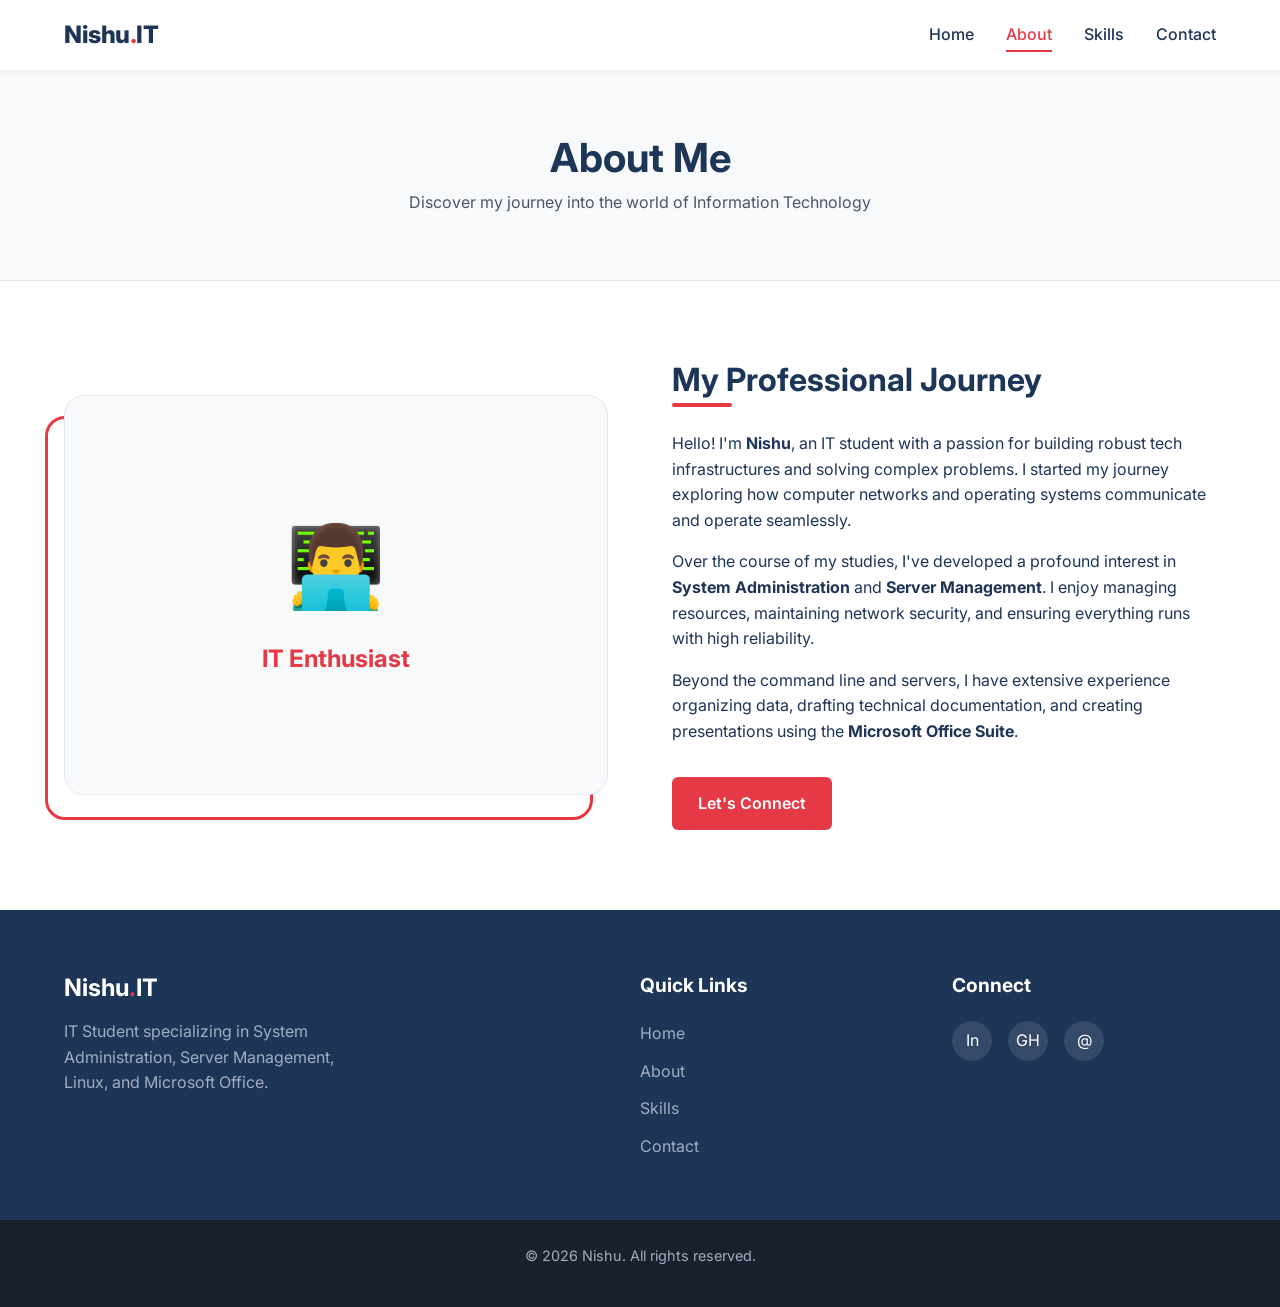
==== about.html @ 7074d77c "feat: Initialize static portfolio website with core pages, styling, and navigation components." ====
<!DOCTYPE html>
<html lang="en">
<head>
    <meta charset="UTF-8">
    <meta name="viewport" content="width=device-width, initial-scale=1.0">
    <meta name="description" content="About Nishu - IT Student journey and professional background">
    <title>About Nishu | Professional Journey</title>
    
    <link rel="preconnect" href="https://fonts.googleapis.com">
    <link rel="preconnect" href="https://fonts.gstatic.com" crossorigin>
    <link href="https://fonts.googleapis.com/css2?family=Inter:wght@400;500;600;700;800&display=swap" rel="stylesheet">
    <link rel="stylesheet" href="styles/main.css">
</head>
<body>
    <site-navbar></site-navbar>

    <main>
        <header class="page-header">
            <div class="container">
                <h1>About Me</h1>
                <p>Discover my journey into the world of Information Technology</p>
            </div>
        </header>

        <section class="section-padding">
            <div class="container">
                <div class="about-content">
                    <div class="about-image">
                        <div class="text-center" style="color: var(--secondary-color);">
                            <span style="font-size: 5rem;">&#128104;&#8205;&#128187;</span>
                            <h3 class="mt-2 text-primary">IT Enthusiast</h3>
                        </div>
                    </div>
                    <div class="about-text">
                        <h2>My Professional Journey</h2>
                        <p>Hello! I'm <strong>Nishu</strong>, an IT student with a passion for building robust tech infrastructures and solving complex problems. I started my journey exploring how computer networks and operating systems communicate and operate seamlessly.</p>
                        
                        <p>Over the course of my studies, I've developed a profound interest in <strong>System Administration</strong> and <strong>Server Management</strong>. I enjoy managing resources, maintaining network security, and ensuring everything runs with high reliability.</p>

                        <p>Beyond the command line and servers, I have extensive experience organizing data, drafting technical documentation, and creating presentations using the <strong>Microsoft Office Suite</strong>.</p>
                        
                        <div class="mt-4">
                            <a href="contact.html" class="btn btn-primary">Let's Connect</a>
                        </div>
                    </div>
                </div>
            </div>
        </section>
    </main>

    <site-footer></site-footer>
    <script src="js/components.js"></script>
</body>
</html>
---- styles/main.css ----
:root {
    --primary-color: #E63946;  /* Red */
    --secondary-color: #457B9D; /* Blue */
    --bg-color: #FFFFFF;        /* White */
    --text-color: #1D3557;      /* Black/Dark */
    --light-bg: #F8F9FA;
    --border-color: #E2E8F0;
    --transition-speed: 0.3s;
    
    --font-main: 'Inter', -apple-system, BlinkMacSystemFont, "Segoe UI", Roboto, Helvetica, Arial, sans-serif;
}

* {
    margin: 0;
    padding: 0;
    box-sizing: border-box;
}

body {
    font-family: var(--font-main);
    color: var(--text-color);
    background-color: var(--bg-color);
    line-height: 1.6;
    display: flex;
    flex-direction: column;
    min-height: 100vh;
}

main {
    flex: 1;
}

a {
    text-decoration: none;
    color: inherit;
    transition: color var(--transition-speed) ease;
}

img {
    max-width: 100%;
    height: auto;
    display: block;
}

.container {
    width: 100%;
    max-width: 1200px;
    margin: 0 auto;
    padding: 0 1.5rem;
}

/* Typography */
h1, h2, h3, h4, h5, h6 {
    font-weight: 700;
    line-height: 1.2;
    margin-bottom: 1rem;
    color: var(--text-color);
}

h1 { font-size: 2.5rem; }
h2 { font-size: 2rem; position: relative; padding-bottom: 0.5rem; }
h2::after {
    content: '';
    position: absolute;
    bottom: 0;
    left: 0;
    width: 60px;
    height: 4px;
    background-color: var(--primary-color);
    border-radius: 2px;
}
h3 { font-size: 1.5rem; }
p { margin-bottom: 1rem; }

/* Buttons & Links */
.btn {
    display: inline-block;
    padding: 0.75rem 1.5rem;
    border-radius: 6px;
    font-weight: 600;
    text-align: center;
    cursor: pointer;
    transition: all var(--transition-speed) ease;
    border: 2px solid transparent;
}

.btn-primary {
    background-color: var(--primary-color);
    color: var(--bg-color);
}

.btn-primary:hover {
    background-color: #d62828;
    transform: translateY(-2px);
    box-shadow: 0 4px 6px rgba(230, 57, 70, 0.2);
}

.btn-secondary {
    background-color: var(--secondary-color);
    color: var(--bg-color);
}

.btn-secondary:hover {
    background-color: #1d3557;
    transform: translateY(-2px);
    box-shadow: 0 4px 6px rgba(69, 123, 157, 0.2);
}

.btn-outline {
    background-color: transparent;
    border-color: var(--primary-color);
    color: var(--primary-color);
}

.btn-outline:hover {
    background-color: var(--primary-color);
    color: var(--bg-color);
}

/* Utility Classes */
.text-center { text-align: center; }
.text-primary { color: var(--primary-color); }
.mt-1 { margin-top: 0.5rem; }
.mt-2 { margin-top: 1rem; }
.mt-3 { margin-top: 1.5rem; }
.mt-4 { margin-top: 2rem; }
.mb-1 { margin-bottom: 0.5rem; }
.mb-2 { margin-bottom: 1rem; }
.mb-3 { margin-bottom: 1.5rem; }
.mb-4 { margin-bottom: 2rem; }
.section-padding { padding: 5rem 0; }

/* Navigation */
.navbar {
    background-color: var(--bg-color);
    box-shadow: 0 2px 10px rgba(0, 0, 0, 0.05);
    position: sticky;
    top: 0;
    z-index: 1000;
}

.nav-container {
    display: flex;
    justify-content: space-between;
    align-items: center;
    height: 70px;
}

.logo {
    font-size: 1.5rem;
    font-weight: 800;
    color: var(--text-color);
    letter-spacing: -0.5px;
}

.logo .dot {
    color: var(--primary-color);
}

.nav-links {
    display: flex;
    list-style: none;
    gap: 2rem;
}

.nav-links a {
    font-weight: 500;
    font-size: 1rem;
    position: relative;
    padding: 0.5rem 0;
}

.nav-links a::after {
    content: '';
    position: absolute;
    bottom: 0;
    left: 0;
    width: 0;
    height: 2px;
    background-color: var(--primary-color);
    transition: width var(--transition-speed) ease;
}

.nav-links a:hover::after,
.nav-links a.active-link::after {
    width: 100%;
}

.nav-links a:hover,
.nav-links a.active-link {
    color: var(--primary-color);
}

.menu-toggle {
    display: none;
    background: none;
    border: none;
    font-size: 1.5rem;
    color: var(--text-color);
    cursor: pointer;
}

/* Footer */
.footer {
    background-color: var(--text-color);
    color: white;
    padding-top: 4rem;
}

.footer-container {
    display: grid;
    grid-template-columns: 2fr 1fr 1fr;
    gap: 3rem;
    margin-bottom: 3rem;
}

.footer-info h3 {
    color: white;
}

.footer-info .dot {
    color: var(--primary-color);
}

.footer-info p {
    color: #a0aec0;
    max-width: 300px;
}

.footer-links h4, .footer-social h4 {
    color: white;
    margin-bottom: 1.5rem;
    font-size: 1.2rem;
}

.footer-links ul {
    list-style: none;
}

.footer-links li {
    margin-bottom: 0.75rem;
}

.footer-links a {
    color: #a0aec0;
}

.footer-links a:hover {
    color: var(--primary-color);
    padding-left: 5px;
}

.social-icons {
    display: flex;
    gap: 1rem;
}

.social-icon {
    display: inline-flex;
    align-items: center;
    justify-content: center;
    width: 40px;
    height: 40px;
    background-color: rgba(255, 255, 255, 0.1);
    border-radius: 50%;
    color: white;
    transition: all var(--transition-speed) ease;
}

.social-icon:hover {
    background-color: var(--primary-color);
    transform: translateY(-3px);
}

.footer-bottom {
    background-color: #1a202c;
    text-align: center;
    padding: 1.5rem 0;
    color: #a0aec0;
    font-size: 0.9rem;
}

/* Hero Section */
.hero {
    min-height: calc(100vh - 70px);
    display: flex;
    align-items: center;
    background-color: var(--light-bg);
    position: relative;
    overflow: hidden;
}

.hero::before {
    content: '';
    position: absolute;
    top: -50%;
    right: -20%;
    width: 800px;
    height: 800px;
    border-radius: 50%;
    background: radial-gradient(circle, rgba(69, 123, 157, 0.1) 0%, rgba(248, 249, 250, 0) 70%);
}

.hero-content {
    max-width: 600px;
    position: relative;
    z-index: 10;
}

.hero-subtitle {
    display: inline-block;
    color: var(--primary-color);
    font-weight: 600;
    letter-spacing: 1px;
    text-transform: uppercase;
    margin-bottom: 1rem;
}

.hero h1 {
    font-size: 3.5rem;
    margin-bottom: 1.5rem;
}

.hero p {
    font-size: 1.1rem;
    color: #4a5568;
    margin-bottom: 2rem;
}

.hero-buttons {
    display: flex;
    gap: 1rem;
}

/* Page Headers */
.page-header {
    background-color: var(--light-bg);
    padding: 4rem 0;
    text-align: center;
    border-bottom: 1px solid var(--border-color);
}

.page-header h1 {
    margin-bottom: 0.5rem;
}

.page-header p {
    color: #4a5568;
    max-width: 600px;
    margin: 0 auto;
}

/* Sections */
.features-grid {
    display: grid;
    grid-template-columns: repeat(auto-fit, minmax(280px, 1fr));
    gap: 2rem;
    margin-top: 3rem;
}

.feature-card {
    background-color: var(--bg-color);
    padding: 2.5rem 2rem;
    border-radius: 12px;
    box-shadow: 0 4px 20px rgba(0, 0, 0, 0.05);
    border: 1px solid var(--border-color);
    transition: transform var(--transition-speed) ease, box-shadow var(--transition-speed) ease;
}

.feature-card:hover {
    transform: translateY(-5px);
    box-shadow: 0 10px 30px rgba(0, 0, 0, 0.08);
    border-color: var(--secondary-color);
}

.feature-icon {
    width: 60px;
    height: 60px;
    background-color: rgba(69, 123, 157, 0.1);
    color: var(--secondary-color);
    border-radius: 12px;
    display: flex;
    align-items: center;
    justify-content: center;
    font-size: 1.5rem;
    font-weight: bold;
    margin-bottom: 1.5rem;
}

.feature-card:nth-child(2) .feature-icon {
    background-color: rgba(230, 57, 70, 0.1);
    color: var(--primary-color);
}

.feature-card h3 {
    margin-bottom: 1rem;
    font-size: 1.25rem;
}

/* Skills Page */
.skills-category {
    margin-bottom: 4rem;
}

.skills-list {
    display: grid;
    grid-template-columns: repeat(auto-fill, minmax(200px, 1fr));
    gap: 1.5rem;
}

.skill-item {
    background-color: var(--light-bg);
    padding: 1.5rem;
    border-radius: 8px;
    text-align: center;
    font-weight: 500;
    border: 1px solid var(--border-color);
    transition: all var(--transition-speed) ease;
}

.skill-item:hover {
    background-color: var(--primary-color);
    color: white;
    border-color: var(--primary-color);
    transform: scale(1.05);
}

/* Contact form */
.contact-wrapper {
    display: grid;
    grid-template-columns: 1fr 1fr;
    gap: 4rem;
}

.contact-info-card {
    background-color: var(--light-bg);
    padding: 2.5rem;
    border-radius: 12px;
    margin-bottom: 1.5rem;
}

.contact-info-card h3 {
    display: flex;
    align-items: center;
    gap: 1rem;
    margin-bottom: 0.5rem;
}

.info-icon {
    color: var(--primary-color);
}

.form-group {
    margin-bottom: 1.5rem;
}

.form-group label {
    display: block;
    font-weight: 500;
    margin-bottom: 0.5rem;
}

.form-control {
    width: 100%;
    padding: 0.75rem 1rem;
    border: 1px solid var(--border-color);
    border-radius: 6px;
    font-family: inherit;
    font-size: 1rem;
    transition: border-color var(--transition-speed) ease;
}

.form-control:focus {
    outline: none;
    border-color: var(--secondary-color);
    box-shadow: 0 0 0 3px rgba(69, 123, 157, 0.1);
}

textarea.form-control {
    resize: vertical;
    min-height: 150px;
}

/* About Page */
.about-content {
    display: grid;
    grid-template-columns: 1fr 1fr;
    gap: 4rem;
    align-items: center;
}

.about-text h2 {
    margin-bottom: 1.5rem;
}

.about-image {
    background-color: var(--light-bg);
    border-radius: 20px;
    height: 400px;
    display: flex;
    align-items: center;
    justify-content: center;
    border: 1px solid var(--border-color);
    position: relative;
}

.about-image::after {
    content: '';
    position: absolute;
    top: 20px;
    left: -20px;
    width: 100%;
    height: 100%;
    border: 3px solid var(--primary-color);
    border-radius: 20px;
    z-index: -1;
}

/* Responsive */
@media (max-width: 991px) {
    .hero h1 { font-size: 2.8rem; }
    .about-content, .contact-wrapper { grid-template-columns: 1fr; gap: 3rem; }
    .footer-container { grid-template-columns: 1fr 1fr; }
}

@media (max-width: 768px) {
    .menu-toggle { display: block; }
    
    .nav-links {
        position: absolute;
        top: 70px;
        left: 0;
        width: 100%;
        background-color: var(--bg-color);
        flex-direction: column;
        gap: 0;
        box-shadow: 0 10px 15px rgba(0, 0, 0, 0.05);
        clip-path: polygon(0 0, 100% 0, 100% 0, 0 0);
        transition: clip-path 0.4s ease-in-out;
    }
    
    .nav-links.active {
        clip-path: polygon(0 0, 100% 0, 100% 100%, 0 100%);
    }
    
    .nav-links li {
        width: 100%;
        text-align: center;
    }
    
    .nav-links a {
        display: block;
        padding: 1rem;
        border-bottom: 1px solid var(--border-color);
    }
    
    .nav-links a::after { display: none; }
    
    .hero { min-height: auto; padding: 4rem 0; text-align: center; }
    .hero-buttons { justify-content: center; }
    .footer-container { grid-template-columns: 1fr; gap: 2rem; }
}

@media (max-width: 576px) {
    .hero h1 { font-size: 2.2rem; }
    .hero-buttons { flex-direction: column; }
    .section-padding { padding: 3rem 0; }
}
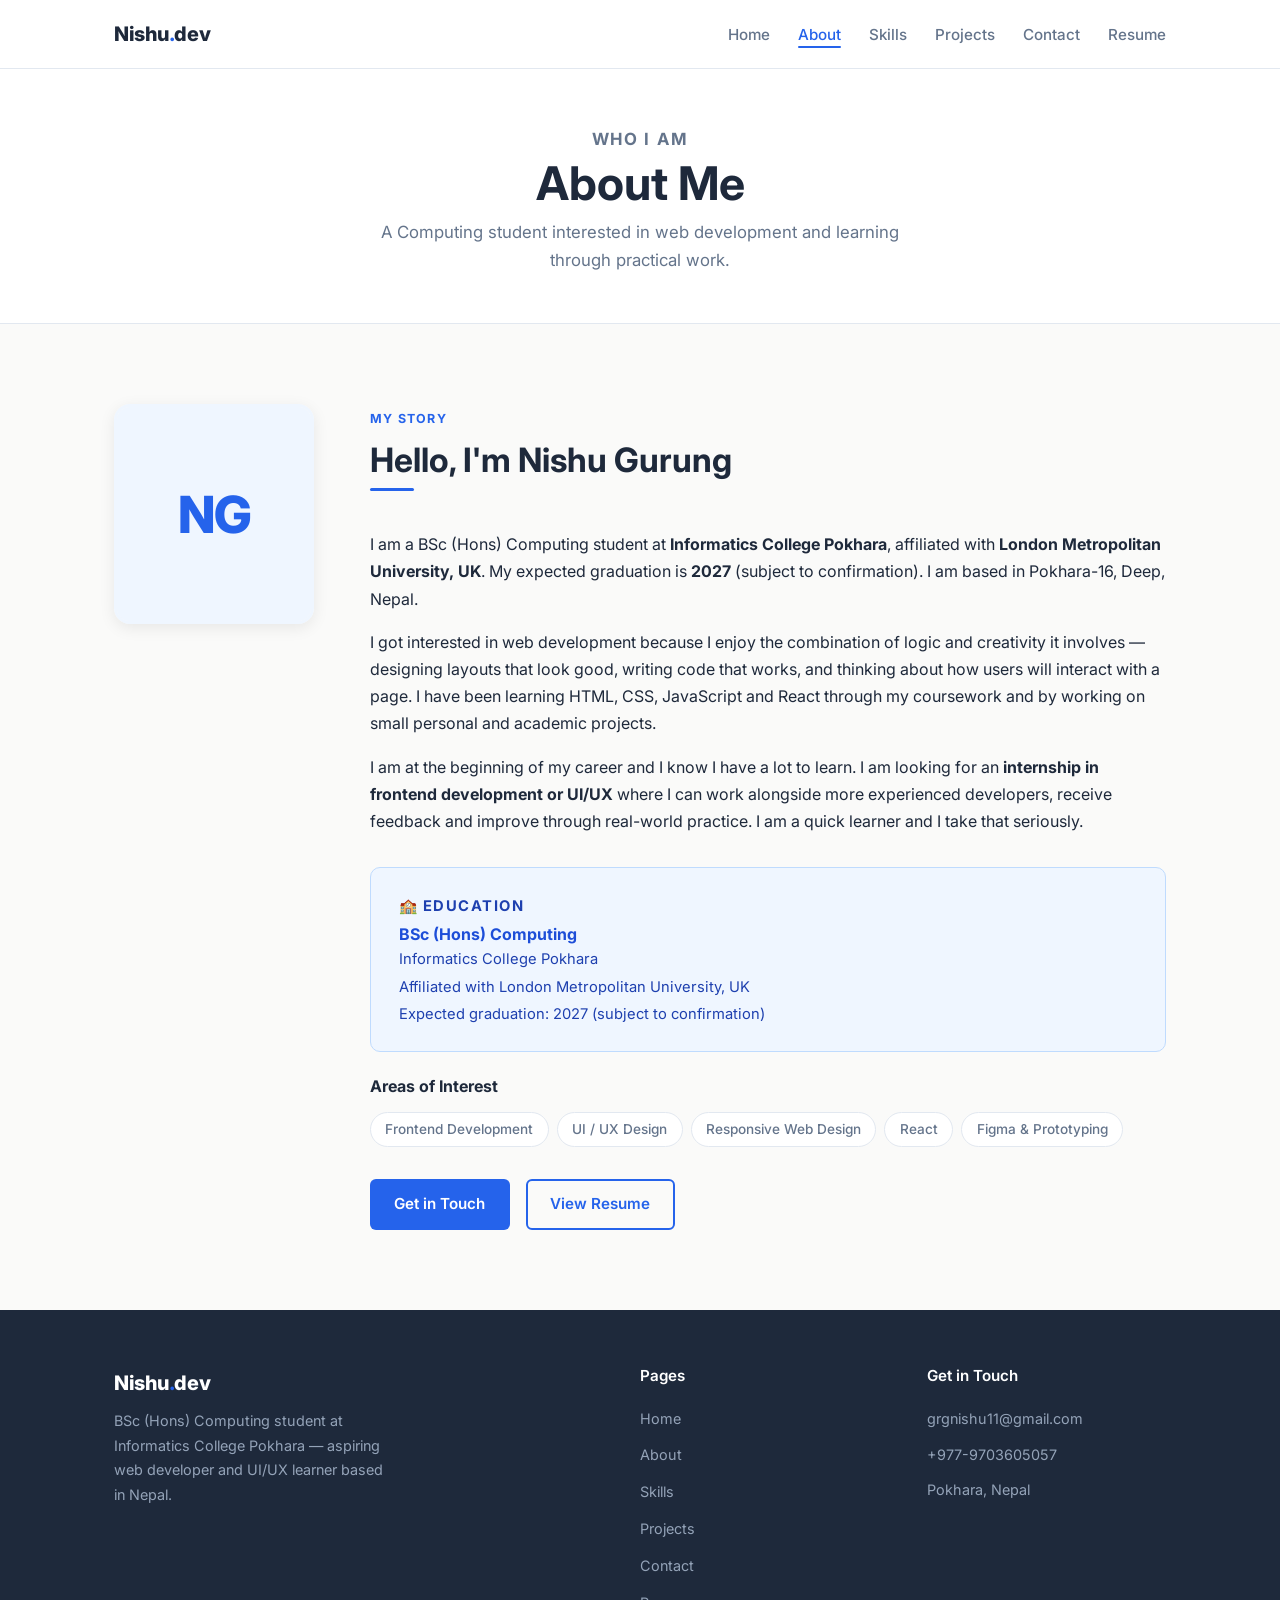
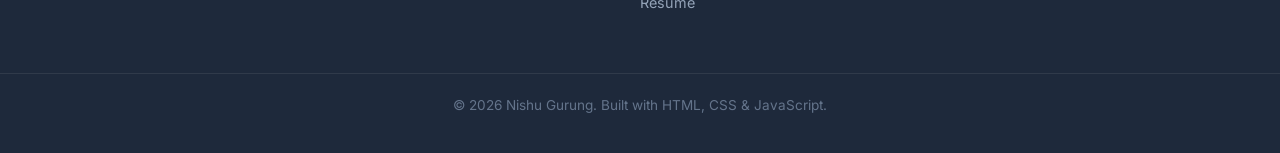
==== commit 64c77f6c: "Updating Portfolio update" ====
--- a/about.html
+++ b/about.html
@@ -3,9 +3,9 @@
 <head>
     <meta charset="UTF-8">
     <meta name="viewport" content="width=device-width, initial-scale=1.0">
-    <meta name="description" content="About Nishu - IT Student journey and professional background">
-    <title>About Nishu | Professional Journey</title>
-    
+    <meta name="description" content="About Nishu Gurung — BSc (Hons) Computing student at Informatics College Pokhara, interested in web development and UI/UX design.">
+    <title>About | Nishu Gurung</title>
+
     <link rel="preconnect" href="https://fonts.googleapis.com">
     <link rel="preconnect" href="https://fonts.gstatic.com" crossorigin>
     <link href="https://fonts.googleapis.com/css2?family=Inter:wght@400;500;600;700;800&display=swap" rel="stylesheet">
@@ -15,32 +15,83 @@
     <site-navbar></site-navbar>
 
     <main>
+        <!-- Page Header -->
         <header class="page-header">
             <div class="container">
+                <p class="section-label">Who I Am</p>
                 <h1>About Me</h1>
-                <p>Discover my journey into the world of Information Technology</p>
+                <p>A Computing student interested in web development and learning through practical work.</p>
             </div>
         </header>
 
+        <!-- About Content -->
         <section class="section-padding">
             <div class="container">
-                <div class="about-content">
-                    <div class="about-image">
-                        <div class="text-center" style="color: var(--secondary-color);">
-                            <span style="font-size: 5rem;">&#128104;&#8205;&#128187;</span>
-                            <h3 class="mt-2 text-primary">IT Enthusiast</h3>
+                <div class="about-layout">
+
+                    <!-- Photo / Initials -->
+                    <div class="about-photo-wrap">
+                        <!--
+                            PHOTO: To display your photo here:
+                            1. Save as:  assets/profile.jpg
+                            2. Replace the div.avatar-initials with:
+                               <img src="assets/profile.jpg" alt="Nishu Gurung — portrait"
+                                    style="width:100%;height:100%;object-fit:cover;object-position:center top;">
+                        -->
+                        <div class="about-photo-box">
+                            <div class="avatar-initials" role="img" aria-label="Nishu Gurung — initials avatar">NG</div>
                         </div>
                     </div>
+
+                    <!-- Text Content -->
                     <div class="about-text">
-                        <h2>My Professional Journey</h2>
-                        <p>Hello! I'm <strong>Nishu</strong>, an IT student with a passion for building robust tech infrastructures and solving complex problems. I started my journey exploring how computer networks and operating systems communicate and operate seamlessly.</p>
-                        
-                        <p>Over the course of my studies, I've developed a profound interest in <strong>System Administration</strong> and <strong>Server Management</strong>. I enjoy managing resources, maintaining network security, and ensuring everything runs with high reliability.</p>
+                        <p class="section-label">My Story</p>
+                        <h2 class="section-heading">Hello, I'm Nishu Gurung</h2>
 
-                        <p>Beyond the command line and servers, I have extensive experience organizing data, drafting technical documentation, and creating presentations using the <strong>Microsoft Office Suite</strong>.</p>
-                        
+                        <p>
+                            I am a BSc&nbsp;(Hons) Computing student at <strong>Informatics College Pokhara</strong>,
+                            affiliated with <strong>London Metropolitan University, UK</strong>. My expected graduation
+                            is <strong>2027</strong> (subject to confirmation). I am based in Pokhara-16, Deep, Nepal.
+                        </p>
+
+                        <p>
+                            I got interested in web development because I enjoy the combination of logic and creativity
+                            it involves — designing layouts that look good, writing code that works, and thinking about
+                            how users will interact with a page. I have been learning HTML, CSS, JavaScript and React
+                            through my coursework and by working on small personal and academic projects.
+                        </p>
+
+                        <p>
+                            I am at the beginning of my career and I know I have a lot to learn. I am looking for an
+                            <strong>internship in frontend development or UI/UX</strong> where I can work alongside
+                            more experienced developers, receive feedback and improve through real-world practice.
+                            I am a quick learner and I take that seriously.
+                        </p>
+
+                        <!-- Education Card -->
+                        <div class="edu-card">
+                            <p class="section-label" style="margin-bottom:.3rem;">&#127979; Education</p>
+                            <h4>BSc (Hons) Computing</h4>
+                            <p>Informatics College Pokhara</p>
+                            <p>Affiliated with London Metropolitan University, UK</p>
+                            <p>Expected graduation: 2027 (subject to confirmation)</p>
+                        </div>
+
+                        <!-- Interests -->
+                        <div class="mt-3">
+                            <h4 style="margin-bottom:.6rem;">Areas of Interest</h4>
+                            <div class="interests-list">
+                                <span class="interest-chip">Frontend Development</span>
+                                <span class="interest-chip">UI / UX Design</span>
+                                <span class="interest-chip">Responsive Web Design</span>
+                                <span class="interest-chip">React</span>
+                                <span class="interest-chip">Figma &amp; Prototyping</span>
+                            </div>
+                        </div>
+
                         <div class="mt-4">
-                            <a href="contact.html" class="btn btn-primary">Let's Connect</a>
+                            <a href="contact.html" class="btn btn-primary">Get in Touch</a>
+                            <a href="resume.html"  class="btn btn-outline" style="margin-left:.75rem;">View Resume</a>
                         </div>
                     </div>
                 </div>
--- a/styles/main.css
+++ b/styles/main.css
@@ -1,568 +1,780 @@
+/* =========================================================
+   Nishu Gurung | Personal Portfolio — main.css
+   Design: clean professional, warm-white bg, blue accent
+   ========================================================= */
+
 :root {
-    --primary-color: #E63946;  /* Red */
-    --secondary-color: #457B9D; /* Blue */
-    --bg-color: #FFFFFF;        /* White */
-    --text-color: #1D3557;      /* Black/Dark */
-    --light-bg: #F8F9FA;
-    --border-color: #E2E8F0;
-    --transition-speed: 0.3s;
-    
-    --font-main: 'Inter', -apple-system, BlinkMacSystemFont, "Segoe UI", Roboto, Helvetica, Arial, sans-serif;
-}
-
-* {
-    margin: 0;
-    padding: 0;
-    box-sizing: border-box;
-}
-
+    /* Colour tokens */
+    --primary:        #2563EB;   /* blue accent */
+    --primary-hover:  #1D4ED8;
+    --primary-light:  #EFF6FF;
+    --primary-border: #BFDBFE;
+
+    --bg:             #FAFAF9;   /* warm white page */
+    --surface:        #FFFFFF;   /* card / form surfaces */
+    --surface-alt:    #F8FAFC;   /* subtle section tint */
+
+    --text:           #1E293B;   /* body text */
+    --text-muted:     #64748B;   /* secondary / captions */
+    --text-light:     #94A3B8;
+
+    --border:         #E2E8F0;
+    --shadow-sm:      0 1px 3px rgba(0,0,0,.05);
+    --shadow-md:      0 4px 16px rgba(0,0,0,.08);
+    --shadow-lg:      0 10px 32px rgba(0,0,0,.10);
+
+    --radius:         10px;
+    --radius-sm:      6px;
+    --radius-lg:      16px;
+
+    --transition:     0.25s ease;
+    --font:           'Inter', -apple-system, BlinkMacSystemFont, 'Segoe UI', Roboto, sans-serif;
+    --max-w:          1100px;
+    --nav-h:          68px;
+}
+
+/* ── Reset ──────────────────────────────────────── */
+*, *::before, *::after { box-sizing: border-box; margin: 0; padding: 0; }
+html { scroll-behavior: smooth; }
 body {
-    font-family: var(--font-main);
-    color: var(--text-color);
-    background-color: var(--bg-color);
-    line-height: 1.6;
+    font-family: var(--font);
+    background: var(--bg);
+    color: var(--text);
+    line-height: 1.7;
     display: flex;
     flex-direction: column;
     min-height: 100vh;
-}
-
-main {
-    flex: 1;
-}
-
-a {
-    text-decoration: none;
-    color: inherit;
-    transition: color var(--transition-speed) ease;
-}
-
-img {
-    max-width: 100%;
-    height: auto;
-    display: block;
-}
-
+    -webkit-font-smoothing: antialiased;
+}
+main { flex: 1; }
+img { max-width: 100%; height: auto; display: block; }
+a  { text-decoration: none; color: inherit; transition: color var(--transition); }
+ul { list-style: none; }
+
+/* ── Container ──────────────────────────────────── */
 .container {
     width: 100%;
-    max-width: 1200px;
+    max-width: var(--max-w);
     margin: 0 auto;
     padding: 0 1.5rem;
 }
 
-/* Typography */
-h1, h2, h3, h4, h5, h6 {
+/* ── Typography ─────────────────────────────────── */
+h1, h2, h3, h4 {
     font-weight: 700;
-    line-height: 1.2;
-    margin-bottom: 1rem;
-    color: var(--text-color);
-}
-
-h1 { font-size: 2.5rem; }
-h2 { font-size: 2rem; position: relative; padding-bottom: 0.5rem; }
-h2::after {
+    line-height: 1.25;
+    color: var(--text);
+    margin-bottom: .75rem;
+}
+h1 { font-size: clamp(1.9rem, 5vw, 2.9rem); }
+h2 { font-size: clamp(1.5rem, 3vw, 2.1rem); }
+h3 { font-size: 1.2rem; }
+h4 { font-size: 1rem; }
+p  { margin-bottom: 1rem; }
+
+.section-label {
+    display: inline-block;
+    font-size: .78rem;
+    font-weight: 700;
+    letter-spacing: .1em;
+    text-transform: uppercase;
+    color: var(--primary);
+    margin-bottom: .6rem;
+}
+
+.section-heading {
+    position: relative;
+    padding-bottom: .65rem;
+    margin-bottom: 2.5rem;
+}
+.section-heading::after {
     content: '';
     position: absolute;
-    bottom: 0;
-    left: 0;
-    width: 60px;
-    height: 4px;
-    background-color: var(--primary-color);
+    bottom: 0; left: 0;
+    width: 44px; height: 3px;
+    background: var(--primary);
     border-radius: 2px;
 }
-h3 { font-size: 1.5rem; }
-p { margin-bottom: 1rem; }
-
-/* Buttons & Links */
+.section-heading.centered  { text-align: center; }
+.section-heading.centered::after { left: 50%; transform: translateX(-50%); }
+
+/* ── Buttons ────────────────────────────────────── */
 .btn {
-    display: inline-block;
-    padding: 0.75rem 1.5rem;
-    border-radius: 6px;
+    display: inline-flex;
+    align-items: center;
+    justify-content: center;
+    gap: .4rem;
+    padding: .65rem 1.4rem;
+    border-radius: var(--radius-sm);
+    font-family: var(--font);
     font-weight: 600;
-    text-align: center;
+    font-size: .95rem;
     cursor: pointer;
-    transition: all var(--transition-speed) ease;
+    transition: all var(--transition);
     border: 2px solid transparent;
-}
-
+    white-space: nowrap;
+}
+.btn:focus-visible {
+    outline: 3px solid var(--primary);
+    outline-offset: 3px;
+}
 .btn-primary {
-    background-color: var(--primary-color);
-    color: var(--bg-color);
-}
-
+    background: var(--primary);
+    color: #fff;
+}
 .btn-primary:hover {
-    background-color: #d62828;
+    background: var(--primary-hover);
     transform: translateY(-2px);
-    box-shadow: 0 4px 6px rgba(230, 57, 70, 0.2);
-}
-
-.btn-secondary {
-    background-color: var(--secondary-color);
-    color: var(--bg-color);
-}
-
-.btn-secondary:hover {
-    background-color: #1d3557;
+    box-shadow: 0 4px 14px rgba(37,99,235,.28);
+}
+.btn-outline {
+    background: transparent;
+    border-color: var(--primary);
+    color: var(--primary);
+}
+.btn-outline:hover {
+    background: var(--primary);
+    color: #fff;
     transform: translateY(-2px);
-    box-shadow: 0 4px 6px rgba(69, 123, 157, 0.2);
-}
-
-.btn-outline {
-    background-color: transparent;
-    border-color: var(--primary-color);
-    color: var(--primary-color);
-}
-
-.btn-outline:hover {
-    background-color: var(--primary-color);
-    color: var(--bg-color);
-}
-
-/* Utility Classes */
-.text-center { text-align: center; }
-.text-primary { color: var(--primary-color); }
-.mt-1 { margin-top: 0.5rem; }
+}
+.btn-ghost {
+    background: transparent;
+    border-color: var(--border);
+    color: var(--text-muted);
+}
+.btn-ghost:hover {
+    border-color: var(--primary);
+    color: var(--primary);
+    background: var(--primary-light);
+}
+.btn-sm {
+    padding: .45rem 1rem;
+    font-size: .85rem;
+}
+
+/* ── Utility ────────────────────────────────────── */
+.text-center  { text-align: center; }
+.text-muted   { color: var(--text-muted); }
+.section-padding    { padding: 5rem 0; }
+.section-padding-sm { padding: 3.5rem 0; }
+.mt-1 { margin-top: .5rem; }
 .mt-2 { margin-top: 1rem; }
 .mt-3 { margin-top: 1.5rem; }
 .mt-4 { margin-top: 2rem; }
-.mb-1 { margin-bottom: 0.5rem; }
+.mb-1 { margin-bottom: .5rem; }
 .mb-2 { margin-bottom: 1rem; }
 .mb-3 { margin-bottom: 1.5rem; }
 .mb-4 { margin-bottom: 2rem; }
-.section-padding { padding: 5rem 0; }
-
-/* Navigation */
+
+/* ── Navigation ─────────────────────────────────── */
 .navbar {
-    background-color: var(--bg-color);
-    box-shadow: 0 2px 10px rgba(0, 0, 0, 0.05);
+    background: var(--surface);
+    border-bottom: 1px solid var(--border);
     position: sticky;
     top: 0;
-    z-index: 1000;
-}
-
+    z-index: 200;
+}
 .nav-container {
     display: flex;
+    align-items: center;
     justify-content: space-between;
-    align-items: center;
-    height: 70px;
-}
-
+    height: var(--nav-h);
+}
 .logo {
-    font-size: 1.5rem;
+    font-size: 1.25rem;
     font-weight: 800;
-    color: var(--text-color);
-    letter-spacing: -0.5px;
-}
-
-.logo .dot {
-    color: var(--primary-color);
-}
-
+    color: var(--text);
+    letter-spacing: -.3px;
+}
+.logo span { color: var(--primary); }
 .nav-links {
     display: flex;
-    list-style: none;
-    gap: 2rem;
-}
-
+    gap: 1.75rem;
+}
 .nav-links a {
     font-weight: 500;
-    font-size: 1rem;
+    font-size: .95rem;
+    color: var(--text-muted);
     position: relative;
-    padding: 0.5rem 0;
-}
-
+    padding: .3rem 0;
+}
+.nav-links a:hover,
+.nav-links a.active-link { color: var(--primary); }
 .nav-links a::after {
     content: '';
     position: absolute;
-    bottom: 0;
-    left: 0;
-    width: 0;
-    height: 2px;
-    background-color: var(--primary-color);
-    transition: width var(--transition-speed) ease;
-}
-
+    bottom: 0; left: 0;
+    width: 0; height: 2px;
+    background: var(--primary);
+    border-radius: 1px;
+    transition: width var(--transition);
+}
 .nav-links a:hover::after,
-.nav-links a.active-link::after {
-    width: 100%;
-}
-
-.nav-links a:hover,
-.nav-links a.active-link {
-    color: var(--primary-color);
-}
+.nav-links a.active-link::after { width: 100%; }
 
 .menu-toggle {
     display: none;
     background: none;
-    border: none;
-    font-size: 1.5rem;
-    color: var(--text-color);
+    border: 1.5px solid var(--border);
+    border-radius: var(--radius-sm);
+    padding: .35rem .65rem;
+    font-size: 1.25rem;
+    color: var(--text);
     cursor: pointer;
-}
-
-/* Footer */
+    transition: border-color var(--transition);
+}
+.menu-toggle:hover { border-color: var(--primary); color: var(--primary); }
+.menu-toggle:focus-visible { outline: 3px solid var(--primary); outline-offset: 2px; }
+
+/* ── Footer ─────────────────────────────────────── */
 .footer {
-    background-color: var(--text-color);
-    color: white;
-    padding-top: 4rem;
-}
-
-.footer-container {
+    background: #1E293B;
+    color: #CBD5E1;
+    padding-top: 3.5rem;
+}
+.footer-grid {
     display: grid;
     grid-template-columns: 2fr 1fr 1fr;
     gap: 3rem;
     margin-bottom: 3rem;
 }
-
-.footer-info h3 {
-    color: white;
-}
-
-.footer-info .dot {
-    color: var(--primary-color);
-}
-
-.footer-info p {
-    color: #a0aec0;
-    max-width: 300px;
-}
-
-.footer-links h4, .footer-social h4 {
-    color: white;
-    margin-bottom: 1.5rem;
-    font-size: 1.2rem;
-}
-
-.footer-links ul {
-    list-style: none;
-}
-
-.footer-links li {
-    margin-bottom: 0.75rem;
-}
-
-.footer-links a {
-    color: #a0aec0;
-}
-
-.footer-links a:hover {
-    color: var(--primary-color);
-    padding-left: 5px;
-}
-
-.social-icons {
-    display: flex;
-    gap: 1rem;
-}
-
-.social-icon {
+.footer-brand .logo { color: #fff; }
+.footer-brand p {
+    color: #94A3B8;
+    font-size: .9rem;
+    max-width: 280px;
+    margin-top: .6rem;
+    line-height: 1.7;
+}
+.footer-col h4 {
+    color: #fff;
+    font-size: .95rem;
+    font-weight: 600;
+    margin-bottom: 1.25rem;
+}
+.footer-col li { margin-bottom: .6rem; }
+.footer-col a { color: #94A3B8; font-size: .9rem; }
+.footer-col a:hover { color: var(--primary); }
+.social-row { display: flex; gap: .6rem; flex-wrap: wrap; }
+.social-btn {
     display: inline-flex;
     align-items: center;
     justify-content: center;
-    width: 40px;
-    height: 40px;
-    background-color: rgba(255, 255, 255, 0.1);
+    width: 38px; height: 38px;
     border-radius: 50%;
-    color: white;
-    transition: all var(--transition-speed) ease;
-}
-
-.social-icon:hover {
-    background-color: var(--primary-color);
-    transform: translateY(-3px);
-}
-
+    background: rgba(255,255,255,.08);
+    color: #CBD5E1;
+    font-size: .78rem;
+    font-weight: 700;
+    transition: all var(--transition);
+}
+.social-btn:hover {
+    background: var(--primary);
+    color: #fff;
+    transform: translateY(-2px);
+}
 .footer-bottom {
-    background-color: #1a202c;
+    border-top: 1px solid rgba(255,255,255,.08);
     text-align: center;
-    padding: 1.5rem 0;
-    color: #a0aec0;
-    font-size: 0.9rem;
-}
-
-/* Hero Section */
+    padding: 1.25rem 0;
+    font-size: .85rem;
+    color: #64748B;
+}
+
+/* ── Page Header (inner pages) ──────────────────── */
+.page-header {
+    background: var(--surface);
+    border-bottom: 1px solid var(--border);
+    padding: 3.5rem 0 3rem;
+    text-align: center;
+}
+.page-header h1  { margin-bottom: .4rem; }
+.page-header > .container > p {
+    color: var(--text-muted);
+    max-width: 520px;
+    margin: 0 auto;
+    font-size: 1.05rem;
+}
+
+/* ── Hero ───────────────────────────────────────── */
 .hero {
-    min-height: calc(100vh - 70px);
-    display: flex;
+    padding: 5rem 0 4.5rem;
+    background: var(--bg);
+}
+.hero-inner {
+    display: grid;
+    grid-template-columns: 1fr auto;
+    gap: 3.5rem;
     align-items: center;
-    background-color: var(--light-bg);
-    position: relative;
+}
+.hero-text .badge {
+    display: inline-block;
+    background: var(--primary-light);
+    color: var(--primary);
+    font-size: .78rem;
+    font-weight: 700;
+    letter-spacing: .07em;
+    text-transform: uppercase;
+    padding: .3rem .85rem;
+    border-radius: 100px;
+    margin-bottom: 1.1rem;
+}
+.hero-text h1 { margin-bottom: .35rem; }
+.hero-text .hero-subtitle {
+    font-size: 1.15rem;
+    color: var(--primary);
+    font-weight: 600;
+    margin-bottom: 1.4rem;
+}
+.hero-text .hero-intro {
+    font-size: 1.03rem;
+    color: var(--text-muted);
+    max-width: 540px;
+    line-height: 1.85;
+    margin-bottom: 0;
+}
+.hero-buttons {
+    display: flex;
+    flex-wrap: wrap;
+    gap: .75rem;
+    margin-top: 2rem;
+}
+
+/* Photo / Initials */
+.profile-photo-wrap { flex-shrink: 0; }
+.profile-img-container {
+    width: 165px;
+    height: 165px;
+    border-radius: var(--radius-lg);
     overflow: hidden;
-}
-
-.hero::before {
-    content: '';
-    position: absolute;
-    top: -50%;
-    right: -20%;
-    width: 800px;
-    height: 800px;
-    border-radius: 50%;
-    background: radial-gradient(circle, rgba(69, 123, 157, 0.1) 0%, rgba(248, 249, 250, 0) 70%);
-}
-
-.hero-content {
-    max-width: 600px;
-    position: relative;
-    z-index: 10;
-}
-
-.hero-subtitle {
-    display: inline-block;
-    color: var(--primary-color);
-    font-weight: 600;
-    letter-spacing: 1px;
-    text-transform: uppercase;
-    margin-bottom: 1rem;
-}
-
-.hero h1 {
-    font-size: 3.5rem;
-    margin-bottom: 1.5rem;
-}
-
-.hero p {
-    font-size: 1.1rem;
-    color: #4a5568;
-    margin-bottom: 2rem;
-}
-
-.hero-buttons {
-    display: flex;
-    gap: 1rem;
-}
-
-/* Page Headers */
-.page-header {
-    background-color: var(--light-bg);
-    padding: 4rem 0;
-    text-align: center;
-    border-bottom: 1px solid var(--border-color);
-}
-
-.page-header h1 {
-    margin-bottom: 0.5rem;
-}
-
-.page-header p {
-    color: #4a5568;
-    max-width: 600px;
-    margin: 0 auto;
-}
-
-/* Sections */
-.features-grid {
-    display: grid;
-    grid-template-columns: repeat(auto-fit, minmax(280px, 1fr));
-    gap: 2rem;
-    margin-top: 3rem;
-}
-
-.feature-card {
-    background-color: var(--bg-color);
-    padding: 2.5rem 2rem;
-    border-radius: 12px;
-    box-shadow: 0 4px 20px rgba(0, 0, 0, 0.05);
-    border: 1px solid var(--border-color);
-    transition: transform var(--transition-speed) ease, box-shadow var(--transition-speed) ease;
-}
-
-.feature-card:hover {
-    transform: translateY(-5px);
-    box-shadow: 0 10px 30px rgba(0, 0, 0, 0.08);
-    border-color: var(--secondary-color);
-}
-
-.feature-icon {
-    width: 60px;
-    height: 60px;
-    background-color: rgba(69, 123, 157, 0.1);
-    color: var(--secondary-color);
-    border-radius: 12px;
+    border: 3px solid var(--primary-light);
+    box-shadow: 0 0 0 1px var(--border), var(--shadow-md);
+}
+.profile-img-container img {
+    width: 100%; height: 100%;
+    object-fit: cover;
+    object-position: center top;
+}
+.avatar-initials {
+    width: 100%; height: 100%;
     display: flex;
     align-items: center;
     justify-content: center;
-    font-size: 1.5rem;
-    font-weight: bold;
+    background: var(--primary-light);
+    color: var(--primary);
+    font-size: 2.75rem;
+    font-weight: 800;
+    letter-spacing: -1px;
+    user-select: none;
+}
+
+/* ── Home — Quick Skills Strip ──────────────────── */
+.skills-strip {
+    background: var(--surface);
+    border-top: 1px solid var(--border);
+    border-bottom: 1px solid var(--border);
+    padding: 2rem 0;
+}
+.skills-strip-inner {
+    display: flex;
+    align-items: center;
+    gap: 1rem;
+    flex-wrap: wrap;
+}
+.strip-label {
+    font-size: .8rem;
+    font-weight: 700;
+    text-transform: uppercase;
+    letter-spacing: .08em;
+    color: var(--text-muted);
+    white-space: nowrap;
+}
+.strip-chips {
+    display: flex;
+    flex-wrap: wrap;
+    gap: .5rem;
+}
+.strip-chip {
+    background: var(--primary-light);
+    color: var(--primary);
+    font-size: .83rem;
+    font-weight: 600;
+    padding: .3rem .85rem;
+    border-radius: 100px;
+    border: 1px solid var(--primary-border);
+}
+
+/* ── Home — Featured Projects Preview ──────────── */
+.projects-preview-grid {
+    display: grid;
+    grid-template-columns: repeat(auto-fill, minmax(300px, 1fr));
+    gap: 1.5rem;
+    margin-top: 2.5rem;
+}
+
+/* ── Skills Page ────────────────────────────────── */
+.skills-grid {
+    display: grid;
+    grid-template-columns: repeat(auto-fill, minmax(260px, 1fr));
+    gap: 1.5rem;
+}
+.skill-card {
+    background: var(--surface);
+    border: 1px solid var(--border);
+    border-radius: var(--radius);
+    padding: 1.75rem;
+    transition: all var(--transition);
+}
+.skill-card:hover {
+    border-color: var(--primary);
+    box-shadow: var(--shadow-md);
+    transform: translateY(-3px);
+}
+.skill-card-icon { font-size: 1.9rem; margin-bottom: .8rem; }
+.skill-card h3   { font-size: 1.1rem; margin-bottom: .4rem; }
+.skill-card p    { font-size: .9rem; color: var(--text-muted); margin: 0; }
+
+.concepts-row {
+    display: flex;
+    flex-wrap: wrap;
+    gap: .35rem;
+    margin-top: .85rem;
+}
+.concept-tag {
+    background: var(--surface-alt);
+    border: 1px solid var(--border);
+    color: var(--text-muted);
+    font-size: .76rem;
+    font-weight: 500;
+    padding: .18rem .6rem;
+    border-radius: 100px;
+}
+
+/* ── Projects Page ──────────────────────────────── */
+.projects-grid {
+    display: grid;
+    grid-template-columns: repeat(auto-fill, minmax(320px, 1fr));
+    gap: 1.75rem;
+}
+.project-card {
+    background: var(--surface);
+    border: 1px solid var(--border);
+    border-radius: var(--radius);
+    padding: 1.75rem;
+    display: flex;
+    flex-direction: column;
+    transition: all var(--transition);
+}
+.project-card:hover {
+    border-color: var(--primary);
+    box-shadow: var(--shadow-md);
+    transform: translateY(-3px);
+}
+.project-card .project-type {
+    font-size: .76rem;
+    font-weight: 700;
+    color: var(--primary);
+    text-transform: uppercase;
+    letter-spacing: .07em;
+    margin-bottom: .5rem;
+}
+.project-card h3 { margin-bottom: .5rem; font-size: 1.15rem; }
+.project-card .project-desc {
+    font-size: .92rem;
+    color: var(--text-muted);
+    flex: 1;
+    margin-bottom: 0;
+}
+.tech-row {
+    display: flex;
+    flex-wrap: wrap;
+    gap: .3rem;
+    margin: 1rem 0 .75rem;
+}
+.tech-badge {
+    background: #F1F5F9;
+    color: #475569;
+    font-size: .77rem;
+    font-weight: 600;
+    padding: .2rem .65rem;
+    border-radius: 100px;
+}
+.project-links { display: flex; gap: .6rem; flex-wrap: wrap; margin-top: .5rem; }
+.project-featured {
+    border-left: 3px solid var(--primary);
+}
+.featured-badge {
+    display: inline-block;
+    background: var(--primary);
+    color: #fff;
+    font-size: .72rem;
+    font-weight: 700;
+    letter-spacing: .06em;
+    text-transform: uppercase;
+    padding: .15rem .6rem;
+    border-radius: 100px;
+    margin-left: .5rem;
+    vertical-align: middle;
+}
+
+/* ── About Page ─────────────────────────────────── */
+.about-layout {
+    display: grid;
+    grid-template-columns: auto 1fr;
+    gap: 3.5rem;
+    align-items: start;
+}
+.about-photo-wrap {
+    width: 200px;
+    flex-shrink: 0;
+}
+.about-photo-box {
+    width: 200px;
+    height: 220px;
+    border-radius: var(--radius-lg);
+    overflow: hidden;
+    border: 3px solid var(--primary-light);
+    box-shadow: var(--shadow-md);
+}
+.about-photo-box img {
+    width: 100%; height: 100%;
+    object-fit: cover;
+    object-position: center top;
+}
+.about-photo-box .avatar-initials { font-size: 3.2rem; }
+
+.edu-card {
+    background: var(--primary-light);
+    border: 1px solid var(--primary-border);
+    border-radius: var(--radius);
+    padding: 1.5rem 1.75rem;
+    margin-top: 2rem;
+}
+.edu-card h4    { color: #1D4ED8; margin-bottom: .2rem; }
+.edu-card p     { font-size: .92rem; color: #1E40AF; margin: .15rem 0 0; }
+.edu-card p:last-child { margin-bottom: 0; }
+
+.interests-list {
+    display: flex;
+    flex-wrap: wrap;
+    gap: .5rem;
+    margin-top: 1rem;
+}
+.interest-chip {
+    background: var(--surface);
+    border: 1px solid var(--border);
+    border-radius: 100px;
+    padding: .3rem .9rem;
+    font-size: .85rem;
+    font-weight: 500;
+    color: var(--text-muted);
+    transition: all var(--transition);
+}
+.interest-chip:hover {
+    border-color: var(--primary);
+    color: var(--primary);
+    background: var(--primary-light);
+}
+
+/* ── Contact Page ───────────────────────────────── */
+.contact-layout {
+    display: grid;
+    grid-template-columns: 1fr 1.4fr;
+    gap: 4rem;
+    align-items: start;
+}
+.contact-info-card {
+    display: flex;
+    align-items: flex-start;
+    gap: 1rem;
+    background: var(--surface);
+    border: 1px solid var(--border);
+    border-radius: var(--radius);
+    padding: 1.4rem 1.6rem;
+    margin-bottom: .9rem;
+    transition: all var(--transition);
+}
+.contact-info-card:hover {
+    border-color: var(--primary);
+    box-shadow: var(--shadow-sm);
+}
+.contact-icon { font-size: 1.5rem; flex-shrink: 0; margin-top: .05rem; }
+.contact-info-card h4  { font-size: 1rem; margin-bottom: .15rem; }
+.contact-info-card a   { font-size: .92rem; color: var(--primary); }
+.contact-info-card a:hover { color: var(--primary-hover); text-decoration: underline; }
+.contact-info-card p   { font-size: .92rem; color: var(--text-muted); margin: 0; }
+
+/* Form */
+.contact-form-wrap { }
+.form-note {
+    background: #FFFBEB;
+    border: 1px solid #FDE68A;
+    border-radius: var(--radius-sm);
+    padding: .85rem 1rem;
+    font-size: .85rem;
+    color: #92400E;
     margin-bottom: 1.5rem;
-}
-
-.feature-card:nth-child(2) .feature-icon {
-    background-color: rgba(230, 57, 70, 0.1);
-    color: var(--primary-color);
-}
-
-.feature-card h3 {
-    margin-bottom: 1rem;
-    font-size: 1.25rem;
-}
-
-/* Skills Page */
-.skills-category {
-    margin-bottom: 4rem;
-}
-
-.skills-list {
+    line-height: 1.6;
+}
+.form-group  { margin-bottom: 1.25rem; }
+.form-group label {
+    display: block;
+    font-weight: 600;
+    font-size: .9rem;
+    margin-bottom: .4rem;
+    color: var(--text);
+}
+.form-control {
+    width: 100%;
+    padding: .7rem 1rem;
+    border: 1.5px solid var(--border);
+    border-radius: var(--radius-sm);
+    font-family: var(--font);
+    font-size: .95rem;
+    background: var(--surface);
+    color: var(--text);
+    transition: border-color var(--transition), box-shadow var(--transition);
+}
+.form-control::placeholder { color: var(--text-light); }
+.form-control:focus {
+    outline: none;
+    border-color: var(--primary);
+    box-shadow: 0 0 0 3px rgba(37,99,235,.1);
+}
+textarea.form-control {
+    resize: vertical;
+    min-height: 140px;
+}
+.form-submit-note {
+    font-size: .82rem;
+    color: var(--text-muted);
+    margin-top: .6rem;
+    text-align: center;
+}
+
+/* ── Resume Page ────────────────────────────────── */
+.resume-wrap {
+    max-width: 820px;
+    margin: 0 auto;
+}
+.resume-header-bar {
+    background: var(--surface);
+    border: 1px solid var(--border);
+    border-radius: var(--radius);
+    padding: 2rem 2.5rem;
+    margin-bottom: 2rem;
+    display: flex;
+    align-items: center;
+    justify-content: space-between;
+    gap: 1.5rem;
+    flex-wrap: wrap;
+}
+.resume-header-bar h1  { margin-bottom: .2rem; font-size: 2rem; }
+.resume-header-bar .resume-title { color: var(--primary); font-weight: 600; font-size: 1rem; margin: 0; }
+.resume-contact-row {
+    display: flex;
+    flex-direction: column;
+    gap: .35rem;
+    font-size: .88rem;
+    color: var(--text-muted);
+}
+.resume-contact-row a { color: var(--primary); }
+.resume-section {
+    background: var(--surface);
+    border: 1px solid var(--border);
+    border-radius: var(--radius);
+    padding: 1.75rem 2rem;
+    margin-bottom: 1.25rem;
+}
+.resume-section h2 {
+    font-size: 1rem;
+    text-transform: uppercase;
+    letter-spacing: .1em;
+    color: var(--primary);
+    border-bottom: 1px solid var(--border);
+    padding-bottom: .6rem;
+    margin-bottom: 1.1rem;
+}
+.resume-section h2::after { display: none; }
+.resume-entry { margin-bottom: 1rem; }
+.resume-entry:last-child { margin-bottom: 0; }
+.resume-entry h4  { font-size: 1rem; margin-bottom: .1rem; }
+.resume-entry .meta {
+    font-size: .85rem;
+    color: var(--text-muted);
+    margin-bottom: .3rem;
+}
+.resume-entry p { font-size: .92rem; color: var(--text); margin: 0; }
+.resume-skills-grid {
     display: grid;
     grid-template-columns: repeat(auto-fill, minmax(200px, 1fr));
-    gap: 1.5rem;
-}
-
-.skill-item {
-    background-color: var(--light-bg);
-    padding: 1.5rem;
-    border-radius: 8px;
-    text-align: center;
+    gap: .5rem;
+}
+.resume-skill-item {
+    background: var(--surface-alt);
+    border: 1px solid var(--border);
+    border-radius: var(--radius-sm);
+    padding: .4rem .8rem;
+    font-size: .88rem;
     font-weight: 500;
-    border: 1px solid var(--border-color);
-    transition: all var(--transition-speed) ease;
-}
-
-.skill-item:hover {
-    background-color: var(--primary-color);
-    color: white;
-    border-color: var(--primary-color);
-    transform: scale(1.05);
-}
-
-/* Contact form */
-.contact-wrapper {
-    display: grid;
-    grid-template-columns: 1fr 1fr;
-    gap: 4rem;
-}
-
-.contact-info-card {
-    background-color: var(--light-bg);
-    padding: 2.5rem;
-    border-radius: 12px;
+}
+.print-bar {
+    display: flex;
+    justify-content: flex-end;
+    gap: .75rem;
     margin-bottom: 1.5rem;
 }
 
-.contact-info-card h3 {
-    display: flex;
-    align-items: center;
-    gap: 1rem;
-    margin-bottom: 0.5rem;
-}
-
-.info-icon {
-    color: var(--primary-color);
-}
-
-.form-group {
-    margin-bottom: 1.5rem;
-}
-
-.form-group label {
-    display: block;
-    font-weight: 500;
-    margin-bottom: 0.5rem;
-}
-
-.form-control {
-    width: 100%;
-    padding: 0.75rem 1rem;
-    border: 1px solid var(--border-color);
-    border-radius: 6px;
-    font-family: inherit;
-    font-size: 1rem;
-    transition: border-color var(--transition-speed) ease;
-}
-
-.form-control:focus {
-    outline: none;
-    border-color: var(--secondary-color);
-    box-shadow: 0 0 0 3px rgba(69, 123, 157, 0.1);
-}
-
-textarea.form-control {
-    resize: vertical;
-    min-height: 150px;
-}
-
-/* About Page */
-.about-content {
-    display: grid;
-    grid-template-columns: 1fr 1fr;
-    gap: 4rem;
-    align-items: center;
-}
-
-.about-text h2 {
-    margin-bottom: 1.5rem;
-}
-
-.about-image {
-    background-color: var(--light-bg);
-    border-radius: 20px;
-    height: 400px;
-    display: flex;
-    align-items: center;
-    justify-content: center;
-    border: 1px solid var(--border-color);
-    position: relative;
-}
-
-.about-image::after {
-    content: '';
-    position: absolute;
-    top: 20px;
-    left: -20px;
-    width: 100%;
-    height: 100%;
-    border: 3px solid var(--primary-color);
-    border-radius: 20px;
-    z-index: -1;
-}
-
-/* Responsive */
-@media (max-width: 991px) {
-    .hero h1 { font-size: 2.8rem; }
-    .about-content, .contact-wrapper { grid-template-columns: 1fr; gap: 3rem; }
-    .footer-container { grid-template-columns: 1fr 1fr; }
+@media print {
+    .navbar, .footer, .print-bar, .page-header { display: none !important; }
+    body { background: #fff; }
+    .resume-wrap { max-width: 100%; }
+    .resume-section, .resume-header-bar { border: 1px solid #ccc; box-shadow: none; }
+    .section-padding { padding: 0; }
+    .container { padding: 0; }
+}
+
+/* ── Responsive ─────────────────────────────────── */
+@media (max-width: 960px) {
+    .hero-inner { grid-template-columns: 1fr; gap: 2rem; }
+    .profile-photo-wrap { order: -1; }
+    .about-layout { grid-template-columns: 1fr; }
+    .about-photo-wrap { width: 100%; }
+    .about-photo-box { width: 160px; height: 180px; }
+    .about-photo-box .avatar-initials { font-size: 2.6rem; }
+    .contact-layout { grid-template-columns: 1fr; gap: 2.5rem; }
+    .footer-grid { grid-template-columns: 1fr 1fr; gap: 2rem; }
 }
 
 @media (max-width: 768px) {
-    .menu-toggle { display: block; }
-    
+    .menu-toggle { display: flex; align-items: center; }
     .nav-links {
         position: absolute;
-        top: 70px;
+        top: var(--nav-h);
         left: 0;
         width: 100%;
-        background-color: var(--bg-color);
         flex-direction: column;
         gap: 0;
-        box-shadow: 0 10px 15px rgba(0, 0, 0, 0.05);
+        background: var(--surface);
+        border-bottom: 1px solid var(--border);
+        box-shadow: var(--shadow-md);
         clip-path: polygon(0 0, 100% 0, 100% 0, 0 0);
-        transition: clip-path 0.4s ease-in-out;
+        transition: clip-path 0.35s ease;
     }
-    
-    .nav-links.active {
-        clip-path: polygon(0 0, 100% 0, 100% 100%, 0 100%);
-    }
-    
-    .nav-links li {
-        width: 100%;
-        text-align: center;
-    }
-    
-    .nav-links a {
-        display: block;
-        padding: 1rem;
-        border-bottom: 1px solid var(--border-color);
-    }
-    
+    .nav-links.active { clip-path: polygon(0 0, 100% 0, 100% 100%, 0 100%); }
+    .nav-links li { width: 100%; text-align: center; }
+    .nav-links a { display: block; padding: .9rem 1rem; border-bottom: 1px solid var(--border); }
     .nav-links a::after { display: none; }
-    
-    .hero { min-height: auto; padding: 4rem 0; text-align: center; }
-    .hero-buttons { justify-content: center; }
-    .footer-container { grid-template-columns: 1fr; gap: 2rem; }
+    .section-padding { padding: 3.5rem 0; }
+    .footer-grid { grid-template-columns: 1fr; }
+    .projects-grid, .projects-preview-grid { grid-template-columns: 1fr; }
 }
 
 @media (max-width: 576px) {
-    .hero h1 { font-size: 2.2rem; }
+    .hero { padding: 3rem 0 3rem; }
+    .profile-img-container { width: 120px; height: 120px; }
     .hero-buttons { flex-direction: column; }
-    .section-padding { padding: 3rem 0; }
-}
+    .hero-buttons .btn { width: 100%; }
+    .resume-header-bar { flex-direction: column; align-items: flex-start; }
+    .skills-grid { grid-template-columns: 1fr; }
+}
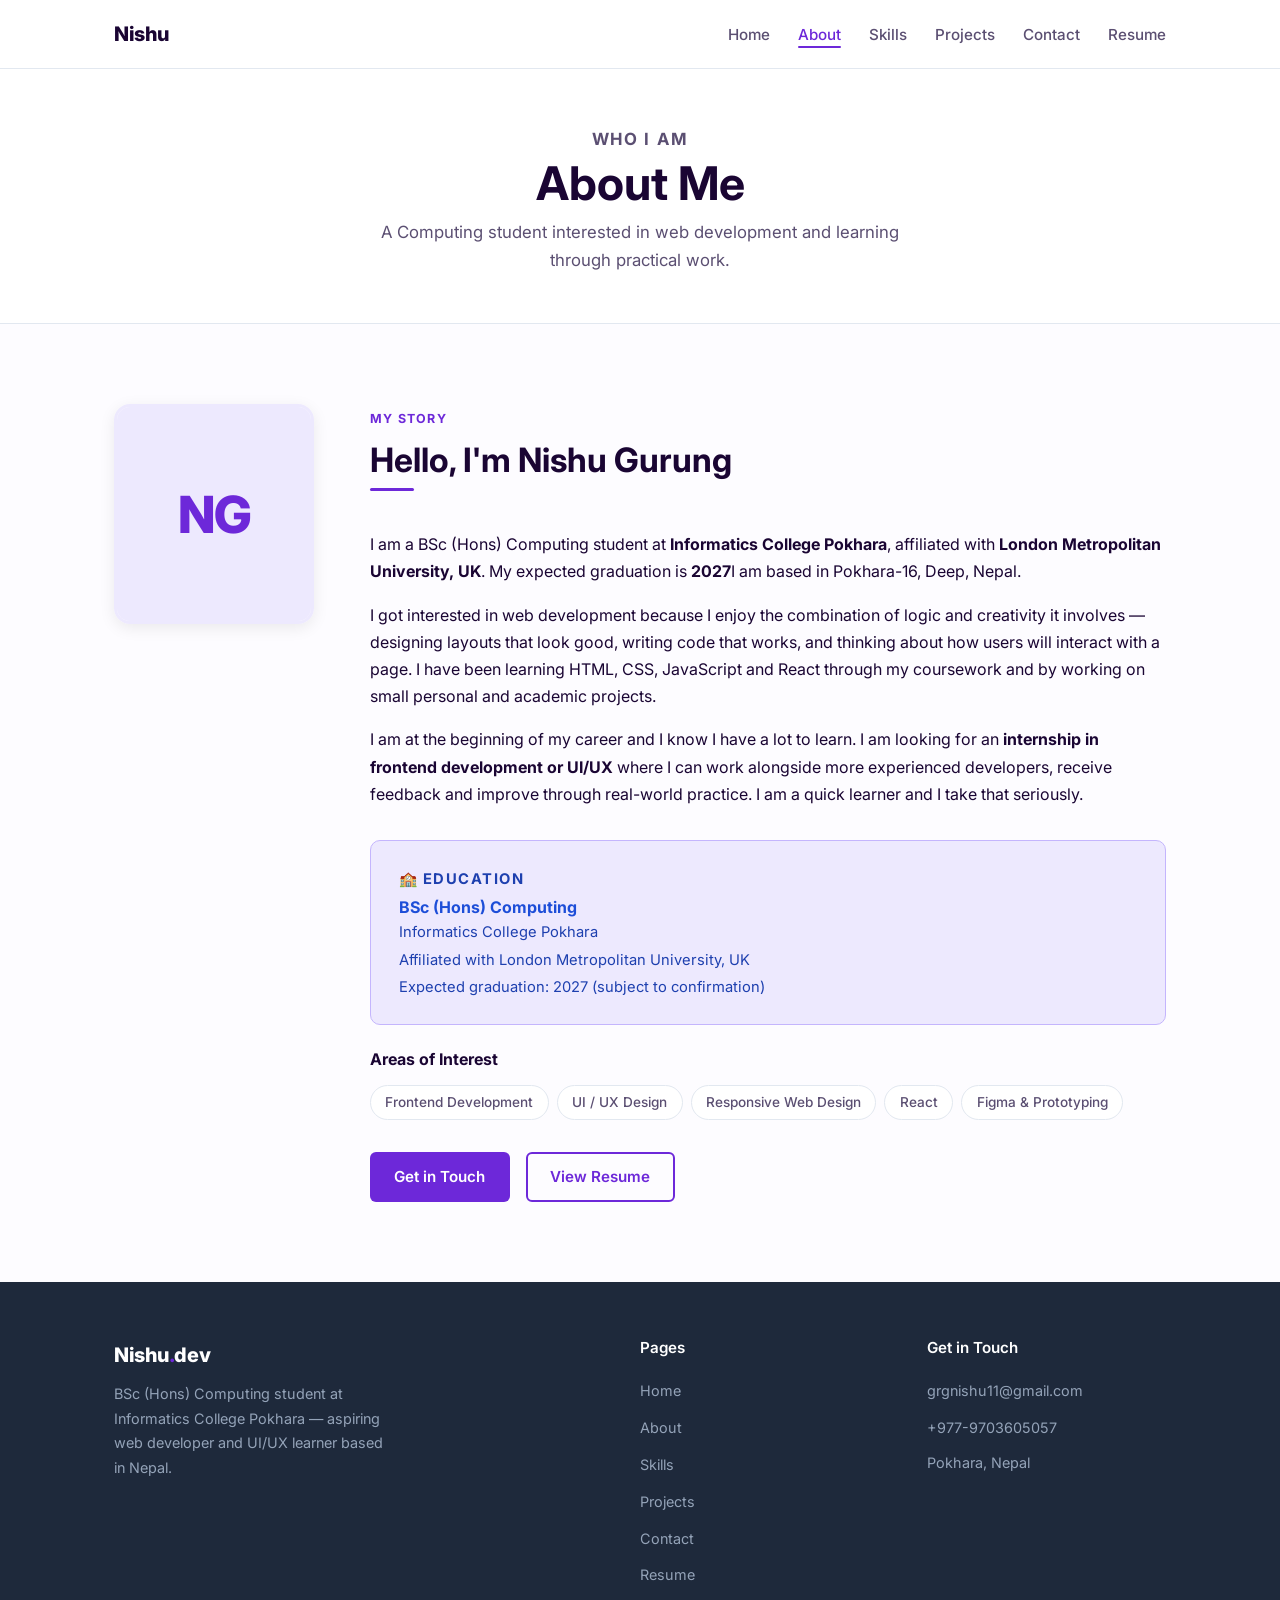
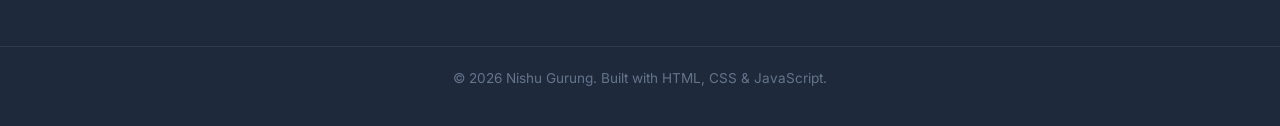
==== commit 02c8bb8c: "did some update in styling" ====
--- a/about.html
+++ b/about.html
@@ -51,7 +51,7 @@
                         <p>
                             I am a BSc&nbsp;(Hons) Computing student at <strong>Informatics College Pokhara</strong>,
                             affiliated with <strong>London Metropolitan University, UK</strong>. My expected graduation
-                            is <strong>2027</strong> (subject to confirmation). I am based in Pokhara-16, Deep, Nepal.
+                            is <strong>2027</strong>I am based in Pokhara-16, Deep, Nepal.
                         </p>
 
                         <p>
--- a/styles/main.css
+++ b/styles/main.css
@@ -4,19 +4,24 @@
    ========================================================= */
 
 :root {
-    /* Colour tokens */
-    --primary:        #2563EB;   /* blue accent */
-    --primary-hover:  #1D4ED8;
-    --primary-light:  #EFF6FF;
-    --primary-border: #BFDBFE;
-
-    --bg:             #FAFAF9;   /* warm white page */
+    /* ── Royal Purple & Gold Palette ── */
+    --primary:        #6D28D9;   /* royal purple */
+    --primary-hover:  #5B21B6;
+    --primary-light:  #EDE9FE;
+    --primary-border: #C4B5FD;
+
+    --gold:           #C9951A;   /* warm gold accent */
+    --gold-hover:     #A07714;
+    --gold-light:     #FFFBEB;
+    --gold-border:    #FDE68A;
+
+    --bg:             #FDFCFF;   /* very slight lavender white */
     --surface:        #FFFFFF;   /* card / form surfaces */
-    --surface-alt:    #F8FAFC;   /* subtle section tint */
-
-    --text:           #1E293B;   /* body text */
-    --text-muted:     #64748B;   /* secondary / captions */
-    --text-light:     #94A3B8;
+    --surface-alt:    #F9F7FF;   /* subtle purple-tint section bg */
+
+    --text:           #1A0533;   /* deep purple-dark body text */
+    --text-muted:     #5B4F72;   /* secondary / captions */
+    --text-light:     #9C8FB5;
 
     --border:         #E2E8F0;
     --shadow-sm:      0 1px 3px rgba(0,0,0,.05);
@@ -407,9 +412,8 @@
 /* ── Home — Featured Projects Preview ──────────── */
 .projects-preview-grid {
     display: grid;
-    grid-template-columns: repeat(auto-fill, minmax(300px, 1fr));
-    gap: 1.5rem;
-    margin-top: 2.5rem;
+    grid-template-columns: repeat(3, minmax(0, 1fr));
+    gap: 1.25rem;
 }
 
 /* ── Skills Page ────────────────────────────────── */
@@ -453,14 +457,14 @@
 /* ── Projects Page ──────────────────────────────── */
 .projects-grid {
     display: grid;
-    grid-template-columns: repeat(auto-fill, minmax(320px, 1fr));
-    gap: 1.75rem;
+    grid-template-columns: repeat(2, minmax(0, 1fr));
+    gap: 1.5rem;
 }
 .project-card {
     background: var(--surface);
     border: 1px solid var(--border);
     border-radius: var(--radius);
-    padding: 1.75rem;
+    padding: 1.5rem;
     display: flex;
     flex-direction: column;
     transition: all var(--transition);
@@ -471,6 +475,10 @@
     transform: translateY(-3px);
 }
 .project-card .project-type {
+    display: flex;
+    align-items: center;
+    flex-wrap: wrap;
+    gap: .35rem .5rem;
     font-size: .76rem;
     font-weight: 700;
     color: var(--primary);
@@ -478,10 +486,11 @@
     letter-spacing: .07em;
     margin-bottom: .5rem;
 }
-.project-card h3 { margin-bottom: .5rem; font-size: 1.15rem; }
+.project-card h3 { margin-bottom: .5rem; font-size: 1.1rem; }
 .project-card .project-desc {
     font-size: .92rem;
     color: var(--text-muted);
+    line-height: 1.65;
     flex: 1;
     margin-bottom: 0;
 }
@@ -513,7 +522,6 @@
     text-transform: uppercase;
     padding: .15rem .6rem;
     border-radius: 100px;
-    margin-left: .5rem;
     vertical-align: middle;
 }
 
@@ -744,6 +752,7 @@
     .about-photo-box .avatar-initials { font-size: 2.6rem; }
     .contact-layout { grid-template-columns: 1fr; gap: 2.5rem; }
     .footer-grid { grid-template-columns: 1fr 1fr; gap: 2rem; }
+    .projects-preview-grid { grid-template-columns: repeat(2, minmax(0, 1fr)); }
 }
 
 @media (max-width: 768px) {
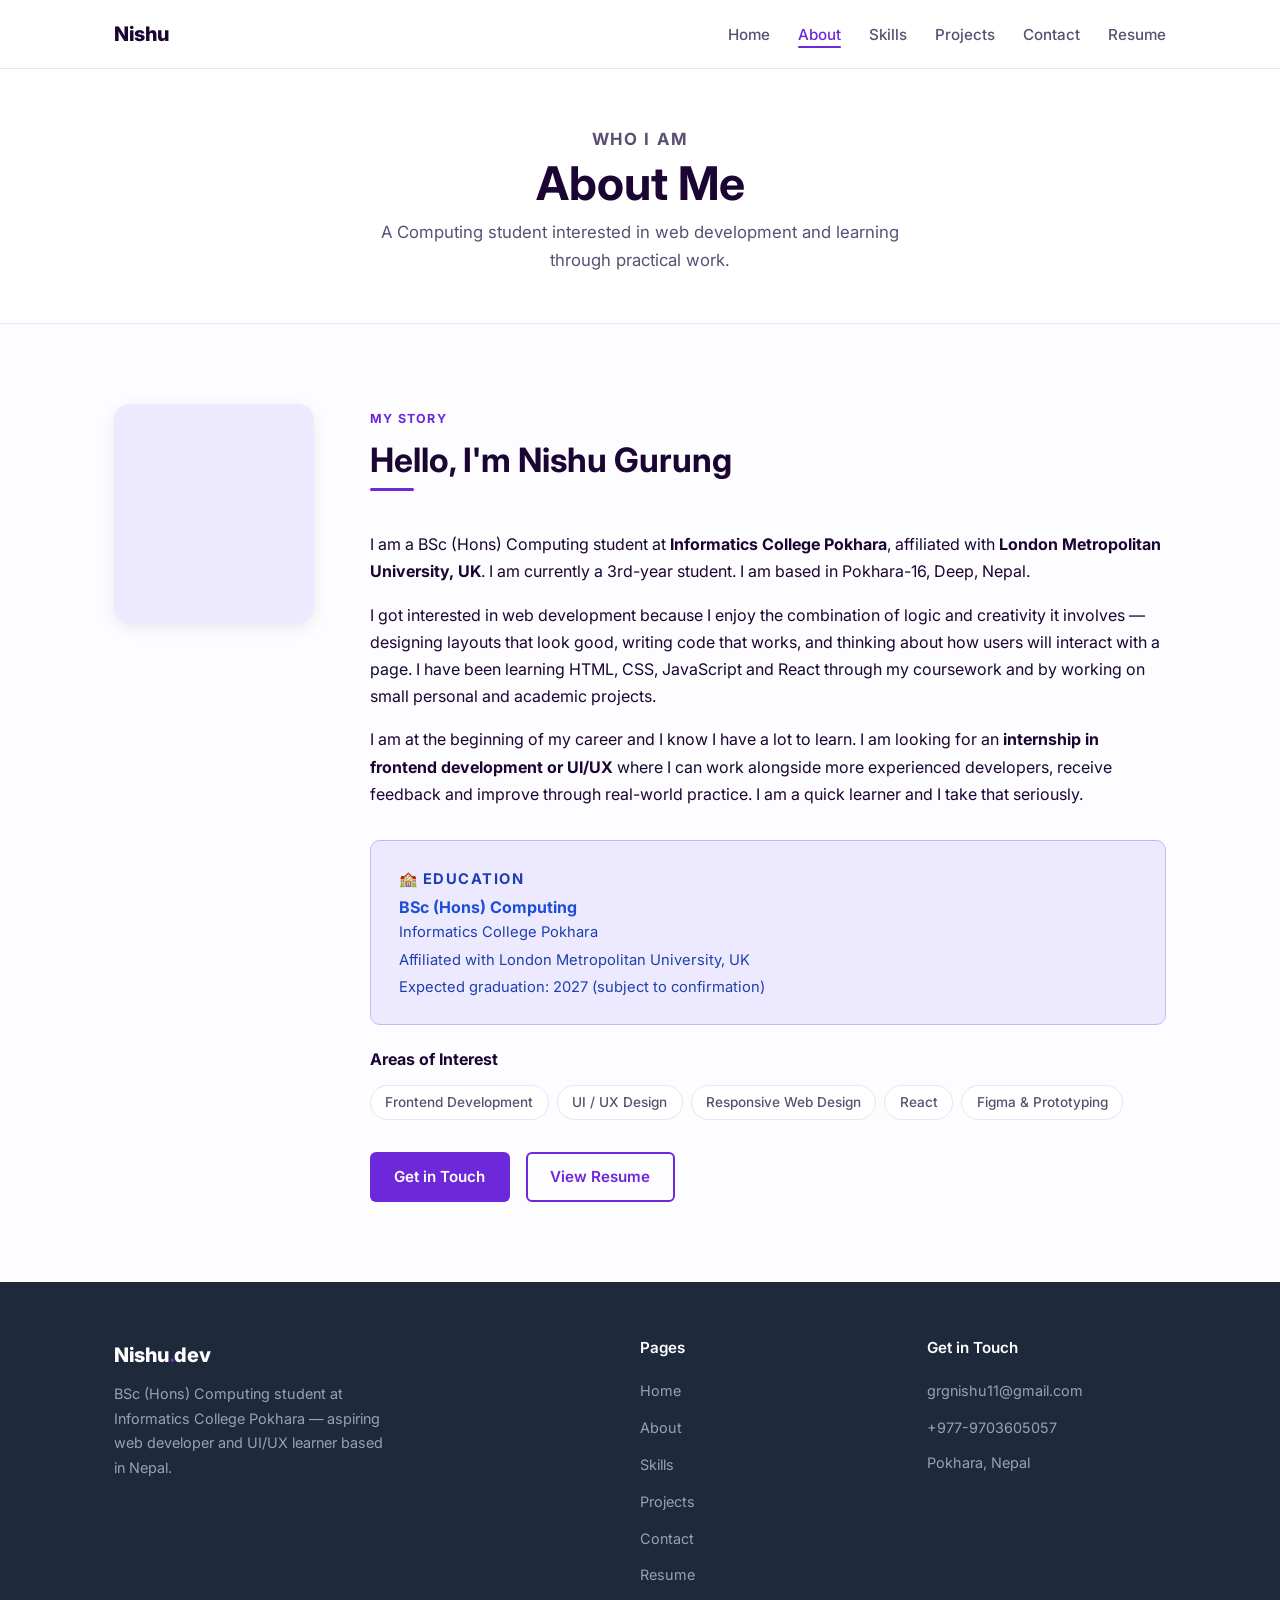
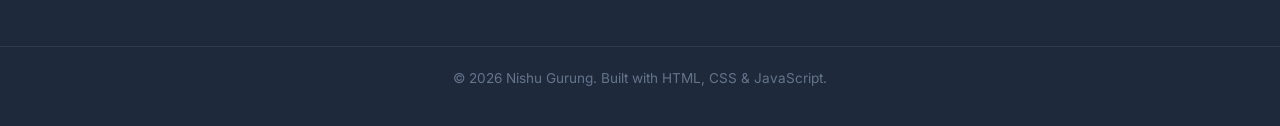
==== commit 4583d50d: "did some changes" ====
--- a/about.html
+++ b/about.html
@@ -39,7 +39,7 @@
                                     style="width:100%;height:100%;object-fit:cover;object-position:center top;">
                         -->
                         <div class="about-photo-box">
-                            <div class="avatar-initials" role="img" aria-label="Nishu Gurung — initials avatar">NG</div>
+                            <div class="avatar-initials" role="img" aria-label="Nishu Gurung — initials avatar"></div>
                         </div>
                     </div>
 
@@ -50,8 +50,8 @@
 
                         <p>
                             I am a BSc&nbsp;(Hons) Computing student at <strong>Informatics College Pokhara</strong>,
-                            affiliated with <strong>London Metropolitan University, UK</strong>. My expected graduation
-                            is <strong>2027</strong>I am based in Pokhara-16, Deep, Nepal.
+                            affiliated with <strong>London Metropolitan University, UK</strong>. I am currently a 3rd-year student.
+                            I am based in Pokhara-16, Deep, Nepal.
                         </p>
 
                         <p>
--- a/styles/main.css
+++ b/styles/main.css
@@ -459,6 +459,9 @@
     display: grid;
     grid-template-columns: repeat(2, minmax(0, 1fr));
     gap: 1.5rem;
+}
+.projects-grid > .project-featured {
+    grid-column: 1 / -1;
 }
 .project-card {
     background: var(--surface);
